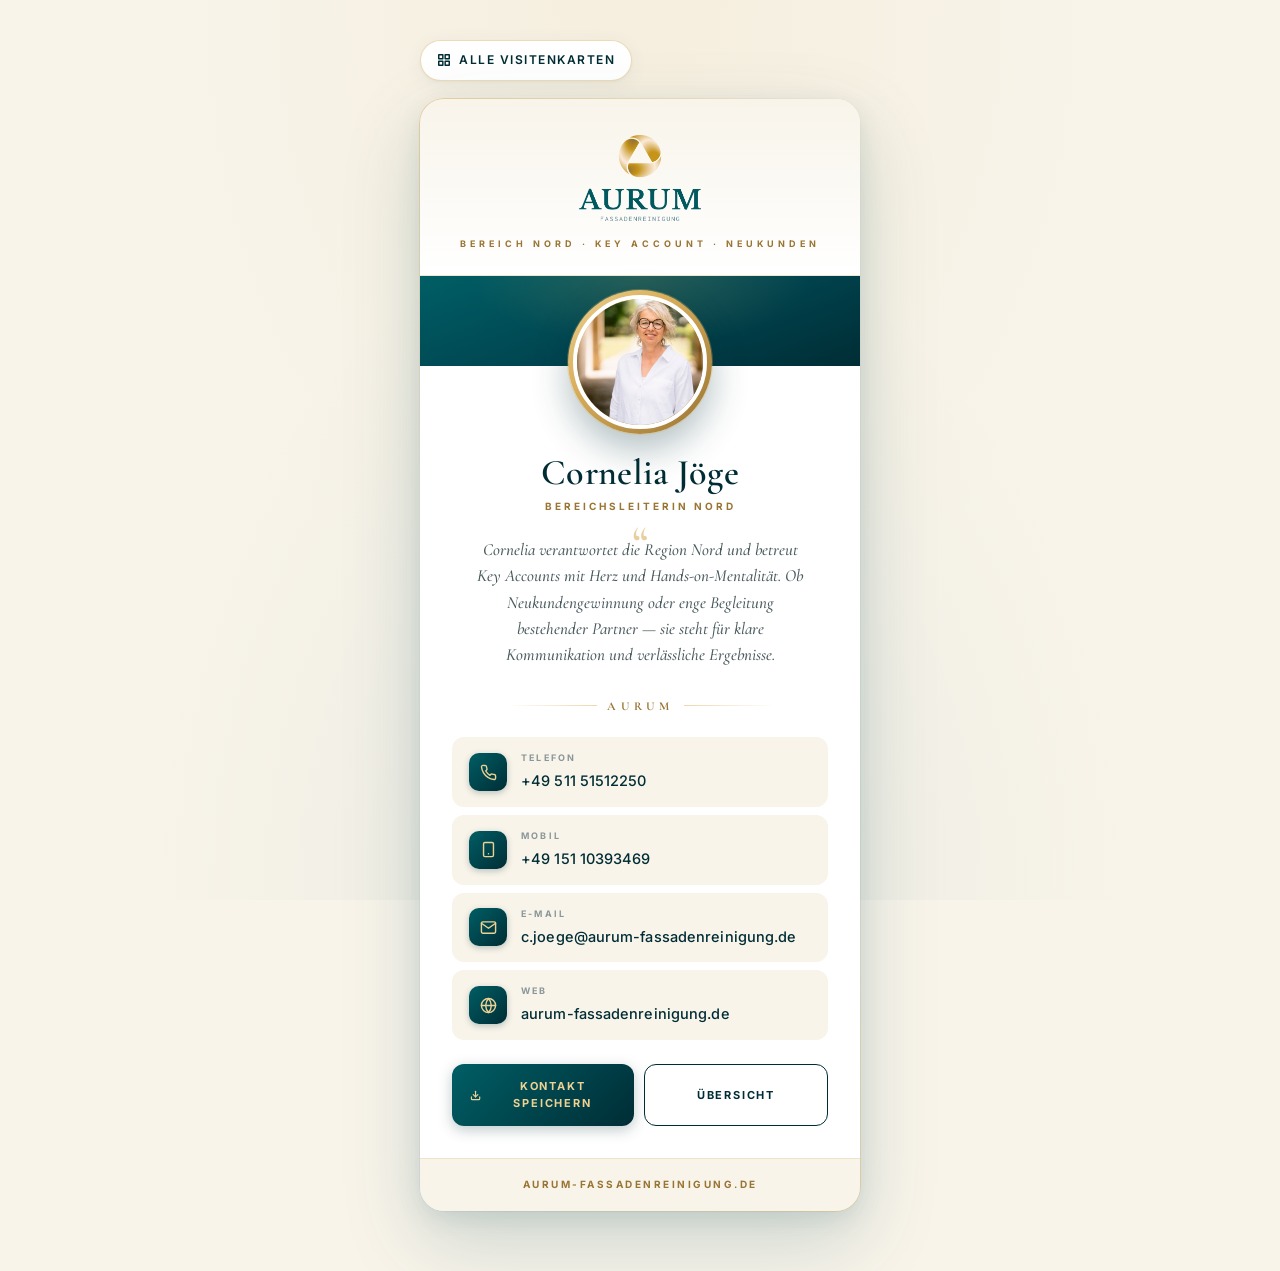
==== cornelia.html @ fe5f20da "Initial commit — digitale Visitenkarten" ====
<!DOCTYPE html>
<html lang="de">
<head>
  <meta charset="UTF-8">
  <meta name="viewport" content="width=device-width, initial-scale=1.0">
  <title>Cornelia Jöge · Aurum Fassadenreinigung</title>
  <meta name="description" content="Digitale Visitenkarte von Cornelia Jöge, Bereichsleiterin Nord bei Aurum Fassadenreinigung.">
  <meta name="theme-color" content="#004651">
  <link rel="preconnect" href="https://fonts.googleapis.com">
  <link rel="preconnect" href="https://fonts.gstatic.com" crossorigin>
  <link href="https://fonts.googleapis.com/css2?family=Cormorant+Garamond:wght@500;600;700&family=Inter:wght@400;500;600;700&display=swap" rel="stylesheet">
  <link rel="stylesheet" href="styles.css">
</head>
<body>
  <nav class="topnav" aria-label="Hauptnavigation">
    <a class="topnav__link" href="index.html">
      <svg viewBox="0 0 24 24" fill="none" stroke="currentColor" stroke-width="2.5" stroke-linecap="round" stroke-linejoin="round" aria-hidden="true"><rect x="3" y="3" width="7" height="7"/><rect x="14" y="3" width="7" height="7"/><rect x="14" y="14" width="7" height="7"/><rect x="3" y="14" width="7" height="7"/></svg>
      Alle Visitenkarten
    </a>
  </nav>
  <main class="card" aria-label="Digitale Visitenkarte Cornelia Jöge">
    <div class="card__inner">
      <header class="card__header">
        <img src="images/aurum-logo.png" alt="Aurum Fassadenreinigung" class="card__logo">
        <div class="card__brandbar" aria-hidden="true">
          <span class="card__brandbar-text">Bereich Nord · Key Account · Neukunden</span>
        </div>
      </header>

      <div class="card__hero" aria-hidden="true">
        <div class="card__photo-wrap">
          <img src="images/cornelia.jpg" alt="Porträt Cornelia Jöge" class="card__photo">
        </div>
      </div>

      <section class="card__body">
        <h1 class="card__name">Cornelia Jöge</h1>
        <p class="card__role">Bereichsleiterin Nord</p>

        <p class="card__bio">
          Cornelia verantwortet die Region Nord und betreut Key Accounts mit Herz und Hands-on-Mentalität.
          Ob Neukundengewinnung oder enge Begleitung bestehender Partner — sie steht für klare Kommunikation
          und verlässliche Ergebnisse.
        </p>

        <div class="card__divider" aria-hidden="true">
          <span class="card__divider-mark">Aurum</span>
        </div>

        <div class="card__contacts">
          <a class="contact" href="tel:+4951151512250">
            <span class="contact__icon" aria-hidden="true">
              <svg viewBox="0 0 24 24" fill="none" stroke="currentColor" stroke-linecap="round" stroke-linejoin="round"><path d="M22 16.92v3a2 2 0 0 1-2.18 2 19.79 19.79 0 0 1-8.63-3.07 19.5 19.5 0 0 1-6-6 19.79 19.79 0 0 1-3.07-8.67A2 2 0 0 1 4.11 2h3a2 2 0 0 1 2 1.72 12.84 12.84 0 0 0 .7 2.81 2 2 0 0 1-.45 2.11L8.09 9.91a16 16 0 0 0 6 6l1.27-1.27a2 2 0 0 1 2.11-.45 12.84 12.84 0 0 0 2.81.7A2 2 0 0 1 22 16.92z"/></svg>
            </span>
            <span>
              <span class="contact__label">Telefon</span>
              <span class="contact__value">+49 511 51512250</span>
            </span>
          </a>

          <a class="contact" href="tel:+4915110393469">
            <span class="contact__icon" aria-hidden="true">
              <svg viewBox="0 0 24 24" fill="none" stroke="currentColor" stroke-linecap="round" stroke-linejoin="round"><rect x="5" y="2" width="14" height="20" rx="2" ry="2"/><line x1="12" y1="18" x2="12" y2="18"/></svg>
            </span>
            <span>
              <span class="contact__label">Mobil</span>
              <span class="contact__value">+49 151 10393469</span>
            </span>
          </a>

          <a class="contact" href="mailto:c.joege@aurum-fassadenreinigung.de">
            <span class="contact__icon" aria-hidden="true">
              <svg viewBox="0 0 24 24" fill="none" stroke="currentColor" stroke-linecap="round" stroke-linejoin="round"><path d="M4 4h16c1.1 0 2 .9 2 2v12c0 1.1-.9 2-2 2H4c-1.1 0-2-.9-2-2V6c0-1.1.9-2 2-2z"/><polyline points="22,6 12,13 2,6"/></svg>
            </span>
            <span>
              <span class="contact__label">E-Mail</span>
              <span class="contact__value">c.joege@aurum-fassadenreinigung.de</span>
            </span>
          </a>

          <a class="contact" href="https://www.aurum-fassadenreinigung.de" target="_blank" rel="noopener">
            <span class="contact__icon" aria-hidden="true">
              <svg viewBox="0 0 24 24" fill="none" stroke="currentColor" stroke-linecap="round" stroke-linejoin="round"><circle cx="12" cy="12" r="10"/><line x1="2" y1="12" x2="22" y2="12"/><path d="M12 2a15.3 15.3 0 0 1 4 10 15.3 15.3 0 0 1-4 10 15.3 15.3 0 0 1-4-10 15.3 15.3 0 0 1 4-10z"/></svg>
            </span>
            <span>
              <span class="contact__label">Web</span>
              <span class="contact__value">aurum-fassadenreinigung.de</span>
            </span>
          </a>
        </div>

        <div class="card__actions">
          <a class="btn btn--primary" href="cornelia.vcf" download>
            <svg width="13" height="13" viewBox="0 0 24 24" fill="none" stroke="currentColor" stroke-width="2.5" stroke-linecap="round" stroke-linejoin="round"><path d="M21 15v4a2 2 0 0 1-2 2H5a2 2 0 0 1-2-2v-4"/><polyline points="7 10 12 15 17 10"/><line x1="12" y1="15" x2="12" y2="3"/></svg>
            Kontakt speichern
          </a>
          <a class="btn btn--secondary" href="index.html">Übersicht</a>
        </div>
      </section>

      <footer class="card__footer">
        <a href="https://www.aurum-fassadenreinigung.de" target="_blank" rel="noopener">aurum-fassadenreinigung.de</a>
      </footer>
    </div>
  </main>
</body>
</html>
---- styles.css ----
/* Aurum Brand Tokens — extrahiert von aurum-fassadenreinigung.de */
:root {
  --aurum-petrol: #004651;          /* Primärfarbe Webseite */
  --aurum-petrol-dark: #002d35;
  --aurum-petrol-light: #005e65;    /* Sekundär Webseite */
  --aurum-mint: #b7d8d1;            /* Hellteal Akzent */
  --aurum-gold: #dab05d;            /* Gold hell */
  --aurum-gold-light: #ecd193;
  --aurum-gold-dark: #997433;       /* Gold dunkel */
  --aurum-cream: #fbfbfb;
  --aurum-cream-warm: #f8f4ea;
  --aurum-cream-dark: #ede8da;
  --aurum-grey: #4a5a5d;
  --aurum-grey-light: #8a979a;
  --aurum-white: #ffffff;
  --aurum-ink: #002025;

  --shadow-soft: 0 4px 20px rgba(0, 70, 81, 0.06), 0 1px 3px rgba(0, 70, 81, 0.04);
  --shadow-medium: 0 16px 50px rgba(0, 70, 81, 0.10), 0 4px 12px rgba(0, 70, 81, 0.06);
  --shadow-strong: 0 30px 80px rgba(0, 70, 81, 0.18), 0 8px 24px rgba(0, 70, 81, 0.10);
  --shadow-gold: 0 6px 20px rgba(218, 176, 93, 0.30);

  --serif: "Cormorant Garamond", "Playfair Display", Georgia, serif;
  --sans: "Inter", -apple-system, BlinkMacSystemFont, "Segoe UI", Roboto, sans-serif;
}

* { box-sizing: border-box; margin: 0; padding: 0; }

html { -webkit-text-size-adjust: 100%; }

body {
  font-family: var(--sans);
  background:
    radial-gradient(ellipse at top, rgba(218, 176, 93, 0.08) 0%, transparent 55%),
    radial-gradient(ellipse at bottom, rgba(0, 70, 81, 0.06) 0%, transparent 55%),
    var(--aurum-cream-warm);
  background-attachment: fixed;
  color: var(--aurum-ink);
  min-height: 100vh;
  display: flex;
  flex-direction: column;
  align-items: center;
  justify-content: center;
  padding: 40px 20px 60px;
  line-height: 1.55;
  -webkit-font-smoothing: antialiased;
  -moz-osx-font-smoothing: grayscale;
  font-feature-settings: "kern" 1, "liga" 1;
}

.topnav {
  width: 100%;
  max-width: 440px;
  margin-bottom: 18px;
  display: flex;
  justify-content: flex-start;
}

.topnav__link {
  display: inline-flex;
  align-items: center;
  gap: 8px;
  padding: 10px 16px;
  background: var(--aurum-white);
  color: var(--aurum-petrol-dark);
  text-decoration: none;
  font-size: 12px;
  font-weight: 600;
  letter-spacing: 1.5px;
  text-transform: uppercase;
  border-radius: 999px;
  border: 1px solid rgba(218, 176, 93, 0.45);
  box-shadow: var(--shadow-soft);
  transition: all 0.2s ease;
}

.topnav__link:hover {
  background: var(--aurum-petrol-dark);
  color: var(--aurum-gold-light);
  border-color: var(--aurum-petrol-dark);
  transform: translateY(-1px);
  box-shadow: var(--shadow-medium);
}

.topnav__link svg {
  width: 14px;
  height: 14px;
}

/* ------- Card ------- */
.card {
  width: 100%;
  max-width: 440px;
  background: var(--aurum-white);
  border-radius: 24px;
  box-shadow: var(--shadow-strong);
  position: relative;
  overflow: visible;
}

/* Subtle outer glow ring */
.card::before {
  content: "";
  position: absolute;
  inset: -1px;
  border-radius: 25px;
  padding: 1px;
  background: linear-gradient(135deg,
    rgba(218, 176, 93, 0.5) 0%,
    rgba(218, 176, 93, 0.05) 25%,
    rgba(0, 70, 81, 0.05) 75%,
    rgba(218, 176, 93, 0.4) 100%);
  -webkit-mask: linear-gradient(#000 0 0) content-box, linear-gradient(#000 0 0);
  -webkit-mask-composite: xor;
  mask-composite: exclude;
  pointer-events: none;
  z-index: 1;
}

.card__inner {
  border-radius: 24px;
  overflow: hidden;
  position: relative;
}

/* ------- Header (light, brand-respectful) ------- */
.card__header {
  position: relative;
  background:
    linear-gradient(180deg, var(--aurum-cream-warm) 0%, var(--aurum-white) 100%);
  padding: 36px 28px 24px;
  text-align: center;
  border-bottom: 1px solid rgba(218, 176, 93, 0.20);
}

.card__logo {
  display: block;
  margin: 0 auto;
  height: 86px;
  width: auto;
}

.card__brandbar {
  display: flex;
  align-items: center;
  justify-content: center;
  gap: 14px;
  margin-top: 16px;
  color: var(--aurum-gold-dark);
}

.card__brandbar::before,
.card__brandbar::after {
  content: "";
  height: 1px;
  width: 36px;
  background: linear-gradient(to right, transparent, var(--aurum-gold), transparent);
}

.card__brandbar-text {
  font-size: 9px;
  letter-spacing: 4px;
  font-weight: 700;
  text-transform: uppercase;
  white-space: nowrap;
}

/* ------- Hero band with photo ------- */
.card__hero {
  position: relative;
  background:
    radial-gradient(ellipse at 50% 0%, rgba(218, 176, 93, 0.18) 0%, transparent 55%),
    linear-gradient(160deg, var(--aurum-petrol-light) 0%, var(--aurum-petrol) 50%, var(--aurum-petrol-dark) 100%);
  height: 90px;
}

.card__photo-wrap {
  position: absolute;
  bottom: -68px;
  left: 50%;
  transform: translateX(-50%);
  width: 144px;
  height: 144px;
  border-radius: 50%;
  padding: 5px;
  background: linear-gradient(135deg,
    var(--aurum-gold-light) 0%,
    var(--aurum-gold) 35%,
    var(--aurum-gold-dark) 100%);
  box-shadow:
    0 0 0 1px rgba(218, 176, 93, 0.30),
    0 16px 36px rgba(0, 45, 53, 0.30);
  z-index: 2;
}

.card__photo {
  width: 100%;
  height: 100%;
  border-radius: 50%;
  object-fit: cover;
  object-position: 50% 35%;
  display: block;
  border: 4px solid var(--aurum-white);
  box-shadow: inset 0 0 0 1px rgba(0, 70, 81, 0.05);
}

/* ------- Body ------- */
.card__body {
  padding: 88px 32px 32px;
  text-align: center;
  background: var(--aurum-white);
}

.card__name {
  font-family: var(--serif);
  font-size: 36px;
  font-weight: 600;
  letter-spacing: 0.3px;
  color: var(--aurum-petrol-dark);
  margin-bottom: 8px;
  line-height: 1.05;
}

.card__role {
  font-size: 10px;
  color: var(--aurum-gold-dark);
  font-weight: 700;
  text-transform: uppercase;
  letter-spacing: 3px;
  margin-bottom: 22px;
}

.card__bio {
  font-family: var(--serif);
  font-size: 17px;
  font-style: italic;
  color: var(--aurum-grey);
  margin: 0 auto 28px;
  max-width: 340px;
  line-height: 1.55;
  font-weight: 500;
  position: relative;
}

.card__bio::before {
  content: "“";
  font-family: var(--serif);
  position: absolute;
  top: -18px;
  left: 50%;
  transform: translateX(-50%);
  font-size: 48px;
  color: var(--aurum-gold);
  line-height: 1;
  font-style: normal;
  opacity: 0.6;
}

.card__socials {
  display: flex;
  justify-content: center;
  gap: 10px;
  margin: -8px 0 8px;
}

.social {
  display: inline-flex;
  align-items: center;
  gap: 8px;
  padding: 8px 14px;
  border-radius: 999px;
  background: var(--aurum-petrol);
  color: var(--aurum-gold-light);
  text-decoration: none;
  font-size: 11px;
  font-weight: 600;
  letter-spacing: 1.5px;
  text-transform: uppercase;
  transition: all 0.2s ease;
  box-shadow: 0 3px 10px rgba(0, 45, 53, 0.2);
}

.social:hover {
  background: var(--aurum-petrol-dark);
  color: var(--aurum-white);
  transform: translateY(-2px);
  box-shadow: 0 6px 16px rgba(0, 45, 53, 0.3);
}

.social svg {
  width: 14px;
  height: 14px;
  fill: currentColor;
}

.card__divider {
  display: flex;
  align-items: center;
  justify-content: center;
  gap: 10px;
  margin: 28px 0 22px;
  color: var(--aurum-gold-dark);
}

.card__divider::before,
.card__divider::after {
  content: "";
  flex: 1;
  height: 1px;
  background: linear-gradient(to right, transparent, rgba(218, 176, 93, 0.5));
  max-width: 90px;
}

.card__divider::after {
  background: linear-gradient(to left, transparent, rgba(218, 176, 93, 0.5));
}

.card__divider-mark {
  font-family: var(--serif);
  font-size: 12px;
  letter-spacing: 5px;
  font-weight: 700;
  text-transform: uppercase;
}

/* ------- Contacts ------- */
.card__contacts {
  display: flex;
  flex-direction: column;
  gap: 8px;
  text-align: left;
}

.contact {
  display: flex;
  align-items: center;
  gap: 14px;
  padding: 13px 16px;
  background: var(--aurum-cream-warm);
  border-radius: 12px;
  text-decoration: none;
  color: var(--aurum-ink);
  transition: all 0.22s cubic-bezier(.2,.8,.2,1);
  border: 1px solid transparent;
}

.contact:hover {
  background: var(--aurum-white);
  border-color: rgba(218, 176, 93, 0.40);
  transform: translateY(-2px);
  box-shadow: var(--shadow-soft);
}

.contact__icon {
  flex-shrink: 0;
  width: 38px;
  height: 38px;
  border-radius: 10px;
  background: linear-gradient(135deg, var(--aurum-petrol-light) 0%, var(--aurum-petrol-dark) 100%);
  color: var(--aurum-gold-light);
  display: flex;
  align-items: center;
  justify-content: center;
  box-shadow: 0 2px 6px rgba(0, 45, 53, 0.25);
}

.contact__icon svg {
  width: 17px;
  height: 17px;
  stroke-width: 2;
}

.contact__label {
  font-size: 9px;
  text-transform: uppercase;
  letter-spacing: 2.2px;
  color: var(--aurum-grey-light);
  display: block;
  margin-bottom: 3px;
  font-weight: 700;
}

.contact__value {
  font-size: 14.5px;
  font-weight: 500;
  color: var(--aurum-petrol-dark);
  letter-spacing: 0.1px;
  word-break: break-word;
}

/* ------- Buttons ------- */
.card__actions {
  margin-top: 24px;
  display: flex;
  gap: 10px;
}

.btn {
  flex: 1;
  display: inline-flex;
  align-items: center;
  justify-content: center;
  gap: 8px;
  padding: 14px 18px;
  border-radius: 12px;
  font-size: 11px;
  font-weight: 700;
  text-decoration: none;
  border: none;
  cursor: pointer;
  letter-spacing: 1.8px;
  text-transform: uppercase;
  transition: all 0.22s cubic-bezier(.2,.8,.2,1);
}

.btn--primary {
  background: linear-gradient(135deg, var(--aurum-petrol-light) 0%, var(--aurum-petrol-dark) 100%);
  color: var(--aurum-gold-light);
  box-shadow: 0 4px 14px rgba(0, 45, 53, 0.25);
}

.btn--primary:hover {
  transform: translateY(-2px);
  box-shadow: 0 10px 24px rgba(0, 45, 53, 0.35), var(--shadow-gold);
  color: var(--aurum-white);
}

.btn--secondary {
  background: var(--aurum-white);
  color: var(--aurum-petrol-dark);
  border: 1.5px solid var(--aurum-petrol-dark);
}

.btn--secondary:hover {
  background: var(--aurum-petrol-dark);
  color: var(--aurum-gold-light);
  transform: translateY(-2px);
}

/* ------- Footer ------- */
.card__footer {
  text-align: center;
  font-size: 10px;
  color: var(--aurum-grey-light);
  letter-spacing: 2.5px;
  text-transform: uppercase;
  padding: 18px 20px;
  background: var(--aurum-cream-warm);
  border-top: 1px solid rgba(218, 176, 93, 0.25);
  font-weight: 700;
}

.card__footer a {
  color: var(--aurum-gold-dark);
  text-decoration: none;
}

.card__footer a:hover { color: var(--aurum-petrol); }

/* ------- Responsive ------- */
@media (max-width: 480px) {
  body { padding: 20px 12px; }
  .card { border-radius: 20px; }
  .card__inner { border-radius: 20px; }
  .card__name { font-size: 30px; }
  .card__bio { font-size: 16px; max-width: none; }
  .card__logo { height: 72px; }
  .card__photo-wrap { width: 130px; height: 130px; bottom: -62px; padding: 4px; }
  .card__body { padding: 80px 20px 24px; }
  .card__header { padding: 28px 20px 20px; }
  .card__brandbar { gap: 8px; }
  .card__brandbar::before,
  .card__brandbar::after { width: 18px; }
  .card__brandbar-text { font-size: 8px; letter-spacing: 2px; }
  .contact { padding: 12px 14px; gap: 12px; }
  .contact__icon { width: 36px; height: 36px; }
  .contact__value { font-size: 13.5px; }
  .btn { padding: 13px 14px; font-size: 10.5px; letter-spacing: 1.4px; }
  .card__divider::before,
  .card__divider::after { max-width: 60px; }
  .card__footer { font-size: 9px; letter-spacing: 1.8px; padding: 16px; }
}

@media (max-width: 360px) {
  .card__name { font-size: 26px; }
  .card__brandbar-text { letter-spacing: 1.5px; }
  .contact__value { font-size: 13px; }
  .btn { font-size: 10px; padding: 12px 10px; }
}

/* ------- Print ------- */
@media print {
  body { background: white; padding: 0; }
  .card { box-shadow: none; border: 1px solid #ddd; }
  .card__actions { display: none; }
}
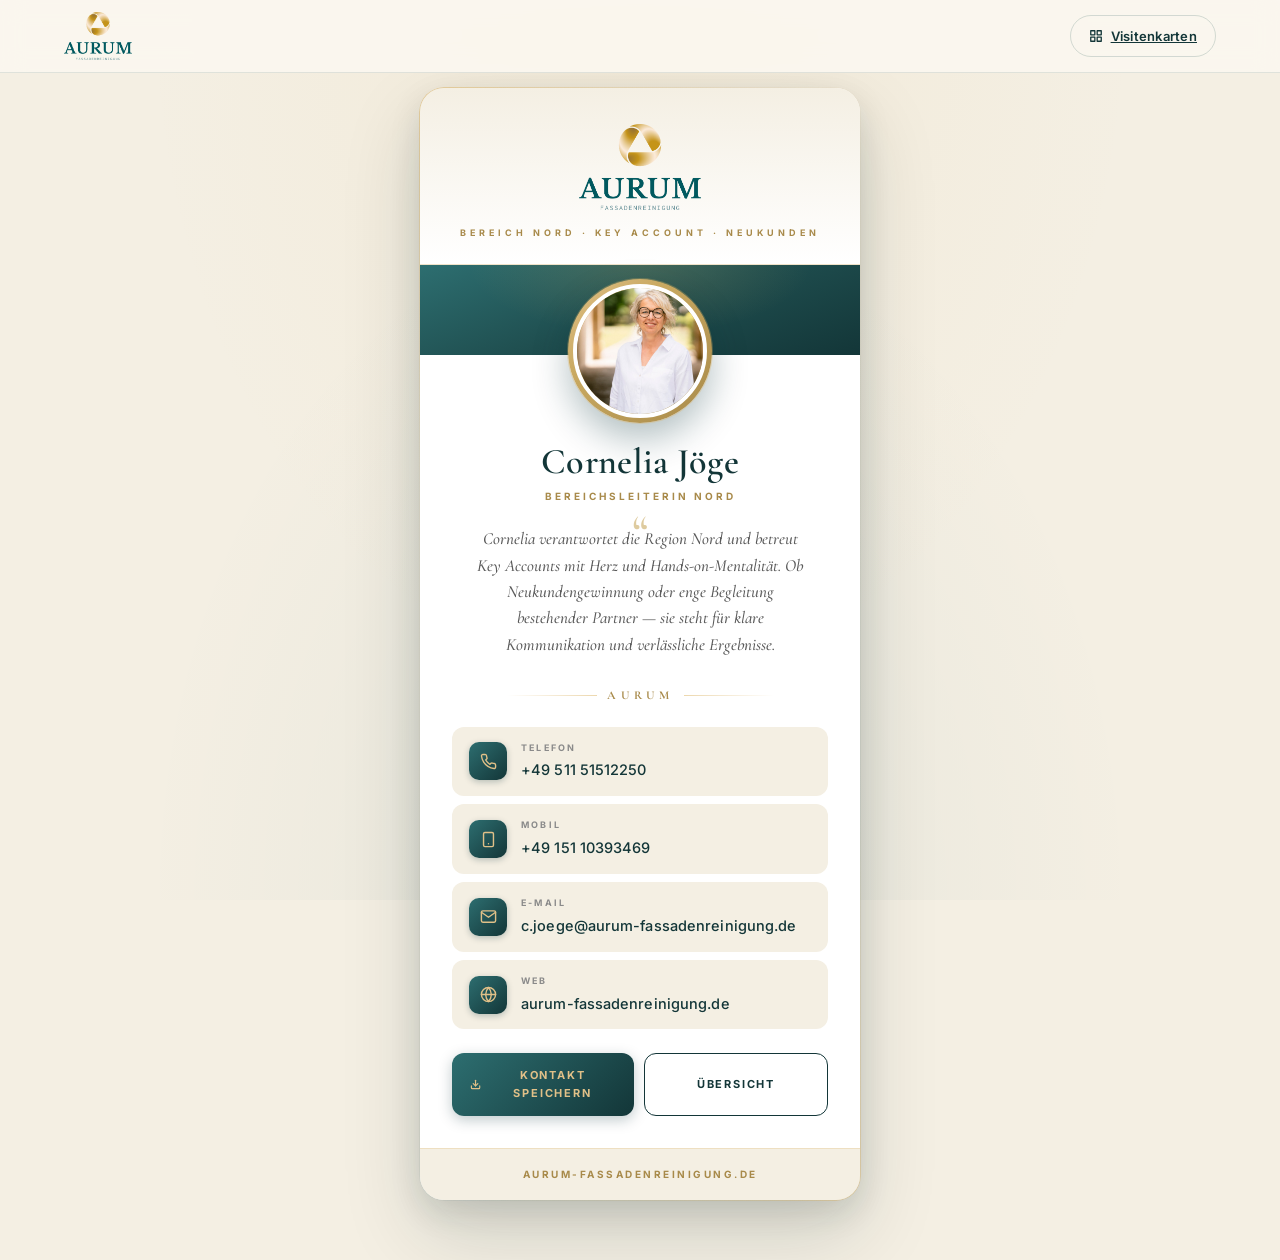
==== commit 68400d32: "Design-Tokens und Header synchron mit Aurum Messe-Landingpage" ====
--- a/cornelia.html
+++ b/cornelia.html
@@ -12,12 +12,19 @@
   <link rel="stylesheet" href="styles.css">
 </head>
 <body>
-  <nav class="topnav" aria-label="Hauptnavigation">
-    <a class="topnav__link" href="index.html">
-      <svg viewBox="0 0 24 24" fill="none" stroke="currentColor" stroke-width="2.5" stroke-linecap="round" stroke-linejoin="round" aria-hidden="true"><rect x="3" y="3" width="7" height="7"/><rect x="14" y="3" width="7" height="7"/><rect x="14" y="14" width="7" height="7"/><rect x="3" y="14" width="7" height="7"/></svg>
-      Alle Visitenkarten
-    </a>
-  </nav>
+  <header class="site-header">
+    <div class="site-header__inner">
+      <a class="site-header__logo" href="index.html" aria-label="Aurum Visitenkarten — Übersicht">
+        <img src="images/aurum-logo.png" alt="Aurum Fassadenreinigung">
+      </a>
+      <nav class="site-header__nav" aria-label="Hauptnavigation">
+        <a class="site-header__link" href="index.html">
+          <svg viewBox="0 0 24 24" fill="none" stroke="currentColor" stroke-width="2.2" stroke-linecap="round" stroke-linejoin="round" aria-hidden="true"><rect x="3" y="3" width="7" height="7"/><rect x="14" y="3" width="7" height="7"/><rect x="14" y="14" width="7" height="7"/><rect x="3" y="14" width="7" height="7"/></svg>
+          <span>Visitenkarten</span>
+        </a>
+      </nav>
+    </div>
+  </header>
   <main class="card" aria-label="Digitale Visitenkarte Cornelia Jöge">
     <div class="card__inner">
       <header class="card__header">
--- a/styles.css
+++ b/styles.css
@@ -1,24 +1,27 @@
 /* Aurum Brand Tokens — extrahiert von aurum-fassadenreinigung.de */
 :root {
-  --aurum-petrol: #004651;          /* Primärfarbe Webseite */
-  --aurum-petrol-dark: #002d35;
-  --aurum-petrol-light: #005e65;    /* Sekundär Webseite */
-  --aurum-mint: #b7d8d1;            /* Hellteal Akzent */
-  --aurum-gold: #dab05d;            /* Gold hell */
-  --aurum-gold-light: #ecd193;
-  --aurum-gold-dark: #997433;       /* Gold dunkel */
-  --aurum-cream: #fbfbfb;
-  --aurum-cream-warm: #f8f4ea;
+  --aurum-petrol-light: #2D6E70;
+  --aurum-petrol: #1F4E4F;          /* Primary — synchron mit Messe-LP */
+  --aurum-petrol-dark: #133638;
+  --aurum-mint: #B7D8D1;
+  --aurum-gold-light: #E0C088;
+  --aurum-gold: #C9A961;             /* Gold — synchron mit Messe-LP */
+  --aurum-gold-dark: #A88A4A;
+  --aurum-gold-deep: #8B7038;
+  --aurum-cream: #FAF7F0;
+  --aurum-cream-warm: #F4EFE3;
   --aurum-cream-dark: #ede8da;
-  --aurum-grey: #4a5a5d;
-  --aurum-grey-light: #8a979a;
-  --aurum-white: #ffffff;
-  --aurum-ink: #002025;
-
-  --shadow-soft: 0 4px 20px rgba(0, 70, 81, 0.06), 0 1px 3px rgba(0, 70, 81, 0.04);
-  --shadow-medium: 0 16px 50px rgba(0, 70, 81, 0.10), 0 4px 12px rgba(0, 70, 81, 0.06);
-  --shadow-strong: 0 30px 80px rgba(0, 70, 81, 0.18), 0 8px 24px rgba(0, 70, 81, 0.10);
-  --shadow-gold: 0 6px 20px rgba(218, 176, 93, 0.30);
+  --aurum-grey: #5A5A5A;
+  --aurum-grey-light: #8A8A8A;
+  --aurum-white: #FFFFFF;
+  --aurum-ink: #1A1A1A;
+  --aurum-petrol-ink: #0B2425;
+  --aurum-line: rgba(31, 78, 79, 0.12);
+
+  --shadow-soft: 0 1px 2px rgba(11, 36, 37, 0.06), 0 2px 8px rgba(11, 36, 37, 0.04);
+  --shadow-medium: 0 4px 12px rgba(11, 36, 37, 0.08), 0 12px 32px rgba(11, 36, 37, 0.08);
+  --shadow-strong: 0 12px 32px rgba(11, 36, 37, 0.12), 0 32px 80px rgba(11, 36, 37, 0.16);
+  --shadow-gold: 0 6px 20px rgba(201, 169, 97, 0.30);
 
   --serif: "Cormorant Garamond", "Playfair Display", Georgia, serif;
   --sans: "Inter", -apple-system, BlinkMacSystemFont, "Segoe UI", Roboto, sans-serif;
@@ -48,44 +51,102 @@
   font-feature-settings: "kern" 1, "liga" 1;
 }
 
-.topnav {
-  width: 100%;
-  max-width: 440px;
-  margin-bottom: 18px;
-  display: flex;
-  justify-content: flex-start;
-}
-
-.topnav__link {
+/* Sticky Site-Header — synchron mit Aurum Messe-Landingpage */
+.site-header {
+  position: fixed;
+  top: 0;
+  left: 0;
+  right: 0;
+  z-index: 50;
+  padding-top: env(safe-area-inset-top, 0px);
+  background: rgba(250, 247, 240, 0.94);
+  backdrop-filter: saturate(180%) blur(12px);
+  -webkit-backdrop-filter: saturate(180%) blur(12px);
+  border-bottom: 1px solid var(--aurum-line);
+}
+
+.site-header__inner {
+  max-width: 1200px;
+  margin: 0 auto;
+  padding: 12px 24px;
+  display: flex;
+  align-items: center;
+  justify-content: space-between;
+  gap: 16px;
+}
+
+.site-header__logo {
+  display: flex;
+  align-items: center;
+}
+
+.site-header__logo img {
+  height: 48px;
+  width: auto;
+  display: block;
+}
+
+.site-header__nav {
+  display: flex;
+  align-items: center;
+  gap: 10px;
+}
+
+.site-header__link {
   display: inline-flex;
   align-items: center;
   gap: 8px;
-  padding: 10px 16px;
-  background: var(--aurum-white);
+  padding: 10px 18px;
+  border-radius: 999px;
+  font-size: 13px;
+  font-weight: 600;
+  letter-spacing: 0.02em;
   color: var(--aurum-petrol-dark);
-  text-decoration: none;
-  font-size: 12px;
-  font-weight: 600;
-  letter-spacing: 1.5px;
-  text-transform: uppercase;
-  border-radius: 999px;
-  border: 1px solid rgba(218, 176, 93, 0.45);
-  box-shadow: var(--shadow-soft);
-  transition: all 0.2s ease;
-}
-
-.topnav__link:hover {
-  background: var(--aurum-petrol-dark);
-  color: var(--aurum-gold-light);
-  border-color: var(--aurum-petrol-dark);
-  transform: translateY(-1px);
-  box-shadow: var(--shadow-medium);
-}
-
-.topnav__link svg {
+  border: 1.5px solid rgba(31, 78, 79, 0.18);
+  background: transparent;
+  transition: background 0.2s ease, color 0.2s ease, border-color 0.2s ease;
+  white-space: nowrap;
+}
+
+.site-header__link:hover {
+  background: var(--aurum-petrol);
+  color: var(--aurum-cream);
+  border-color: var(--aurum-petrol);
+}
+
+.site-header__link--primary {
+  background: linear-gradient(135deg, var(--aurum-gold-light) 0%, var(--aurum-gold) 50%, var(--aurum-gold-dark) 100%);
+  color: var(--aurum-petrol-ink);
+  border-color: transparent;
+  box-shadow: 0 4px 14px rgba(168, 138, 74, 0.30), inset 0 1px 0 rgba(255, 255, 255, 0.4);
+}
+
+.site-header__link--primary:hover {
+  background: linear-gradient(135deg, var(--aurum-gold) 0%, var(--aurum-gold-dark) 50%, var(--aurum-gold-deep) 100%);
+  color: var(--aurum-petrol-ink);
+  border-color: transparent;
+}
+
+.site-header__link svg {
   width: 14px;
   height: 14px;
 }
+
+@media (max-width: 480px) {
+  .site-header__inner { padding: 10px 16px; gap: 10px; }
+  .site-header__logo img { height: 40px; }
+  .site-header__link { padding: 8px 14px; font-size: 12px; }
+  .site-header__link span:not(.icon) { display: none; }
+  .site-header__link--full span { display: inline; }
+}
+
+/* Body padding so content doesn't sit behind sticky header */
+body { padding-top: 88px; }
+@media (max-width: 480px) { body { padding-top: 76px; } }
+
+/* Legacy topnav fallback — wird auf Karten nicht mehr genutzt, aber Klassen
+   vorhanden lassen um alte Bookmarks nicht zu brechen */
+.topnav { display: none; }
 
 /* ------- Card ------- */
 .card {
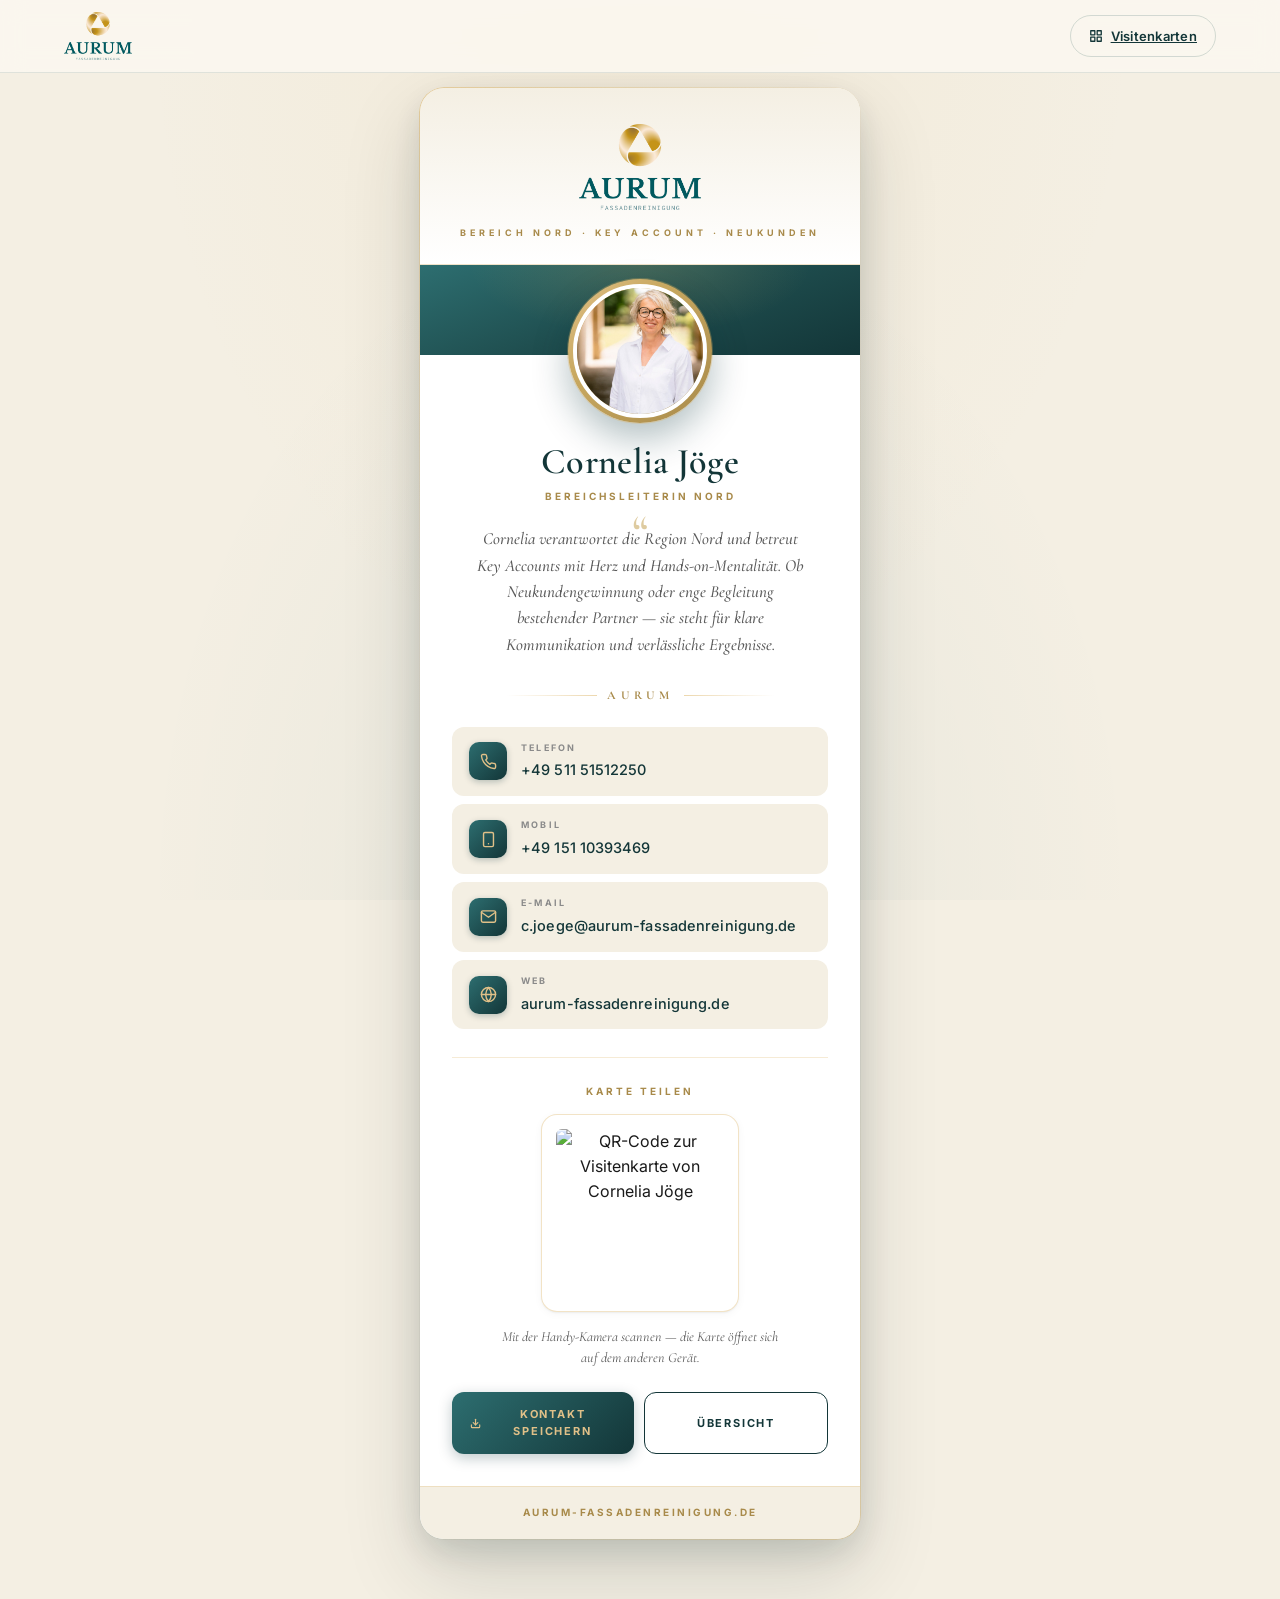
==== commit 017fa8d0: "Eingebetteter QR-Code in jeder Visitenkarte" ====
--- a/cornelia.html
+++ b/cornelia.html
@@ -96,6 +96,14 @@
           </a>
         </div>
 
+        <div class="card__qr">
+          <p class="card__qr-label">Karte teilen</p>
+          <span class="card__qr-frame">
+            <img src="qr/embed-cornelia.png" alt="QR-Code zur Visitenkarte von Cornelia Jöge" class="card__qr-img" loading="lazy">
+          </span>
+          <p class="card__qr-hint">Mit der Handy-Kamera scannen — die Karte öffnet sich auf dem anderen Gerät.</p>
+        </div>
+
         <div class="card__actions">
           <a class="btn btn--primary" href="cornelia.vcf" download>
             <svg width="13" height="13" viewBox="0 0 24 24" fill="none" stroke="currentColor" stroke-width="2.5" stroke-linecap="round" stroke-linejoin="round"><path d="M21 15v4a2 2 0 0 1-2 2H5a2 2 0 0 1-2-2v-4"/><polyline points="7 10 12 15 17 10"/><line x1="12" y1="15" x2="12" y2="3"/></svg>
--- a/styles.css
+++ b/styles.css
@@ -496,6 +496,60 @@
   background: var(--aurum-petrol-dark);
   color: var(--aurum-gold-light);
   transform: translateY(-2px);
+}
+
+/* ------- QR-Code zum Teilen ------- */
+.card__qr {
+  margin: 28px 0 4px;
+  padding-top: 26px;
+  border-top: 1px solid rgba(218, 176, 93, 0.25);
+  text-align: center;
+}
+
+.card__qr-label {
+  font-size: 10px;
+  text-transform: uppercase;
+  letter-spacing: 3px;
+  color: var(--aurum-gold-dark);
+  font-weight: 700;
+  margin-bottom: 14px;
+}
+
+.card__qr-frame {
+  display: inline-block;
+  padding: 14px;
+  background: var(--aurum-white);
+  border-radius: 16px;
+  border: 1px solid rgba(218, 176, 93, 0.35);
+  box-shadow: var(--shadow-soft);
+  transition: transform 0.3s cubic-bezier(.22,1,.36,1), box-shadow 0.3s ease;
+}
+
+.card__qr-frame:hover {
+  transform: translateY(-2px) scale(1.02);
+  box-shadow: var(--shadow-medium);
+}
+
+.card__qr-img {
+  width: 168px;
+  height: 168px;
+  display: block;
+  border-radius: 6px;
+}
+
+.card__qr-hint {
+  font-family: var(--serif);
+  font-style: italic;
+  font-size: 14px;
+  color: var(--aurum-grey);
+  max-width: 280px;
+  margin: 14px auto 0;
+  line-height: 1.5;
+}
+
+@media (max-width: 480px) {
+  .card__qr-img { width: 152px; height: 152px; }
+  .card__qr-hint { font-size: 13px; }
 }
 
 /* ------- Footer ------- */
@@ -555,3 +609,145 @@
   .card { box-shadow: none; border: 1px solid #ddd; }
   .card__actions { display: none; }
 }
+
+/* =================================================================
+   Animationen — Premium Aurum Feel
+   ================================================================= */
+
+@keyframes au-slide-down {
+  from { opacity: 0; transform: translate3d(0, -16px, 0); }
+  to   { opacity: 1; transform: none; }
+}
+
+@keyframes au-fade-up {
+  from { opacity: 0; transform: translate3d(0, 28px, 0); }
+  to   { opacity: 1; transform: none; }
+}
+
+@keyframes au-fade-in {
+  from { opacity: 0; }
+  to   { opacity: 1; }
+}
+
+@keyframes au-card-reveal {
+  from { opacity: 0; transform: translate3d(0, 32px, 0) scale(0.97); }
+  to   { opacity: 1; transform: none; }
+}
+
+@keyframes au-photo-pop {
+  0%   { opacity: 0; transform: translateX(-50%) scale(0.65); }
+  55%  { opacity: 1; transform: translateX(-50%) scale(1.06); }
+  100% { opacity: 1; transform: translateX(-50%) scale(1); }
+}
+
+@keyframes au-rule-grow {
+  from { transform: scaleX(0); }
+  to   { transform: scaleX(1); }
+}
+
+@keyframes au-shimmer {
+  0%   { transform: translateX(-100%); }
+  100% { transform: translateX(120%); }
+}
+
+/* --- Site header slides down --- */
+.site-header {
+  animation: au-slide-down 0.55s cubic-bezier(.22,1,.36,1) both;
+}
+
+/* --- Card-Container: ganzes Card fadet hoch --- */
+.card {
+  animation: au-card-reveal 0.7s cubic-bezier(.22,1,.36,1) 0.1s both;
+  will-change: transform, opacity;
+}
+
+/* Innerhalb der Karte: gestaffelte Bewegungen */
+.card__logo      { animation: au-fade-up 0.55s cubic-bezier(.22,1,.36,1) 0.55s both; }
+.card__brandbar  { animation: au-fade-in 0.5s  ease-out 0.75s both; }
+.card__photo-wrap{ animation: au-photo-pop 0.85s cubic-bezier(.34,1.56,.64,1) 0.65s both;
+                   transform-origin: 50% 50%; }
+.card__name      { animation: au-fade-up 0.55s cubic-bezier(.22,1,.36,1) 0.95s both; }
+.card__role      { animation: au-fade-up 0.55s cubic-bezier(.22,1,.36,1) 1.05s both; }
+.card__bio       { animation: au-fade-up 0.6s  cubic-bezier(.22,1,.36,1) 1.15s both; }
+.card__socials   { animation: au-fade-up 0.5s  ease-out 1.30s both; }
+.card__divider   { animation: au-fade-in 0.5s  ease-out 1.40s both; }
+.card__contacts .contact:nth-child(1) { animation: au-fade-up 0.5s cubic-bezier(.22,1,.36,1) 1.45s both; }
+.card__contacts .contact:nth-child(2) { animation: au-fade-up 0.5s cubic-bezier(.22,1,.36,1) 1.55s both; }
+.card__contacts .contact:nth-child(3) { animation: au-fade-up 0.5s cubic-bezier(.22,1,.36,1) 1.65s both; }
+.card__contacts .contact:nth-child(4) { animation: au-fade-up 0.5s cubic-bezier(.22,1,.36,1) 1.75s both; }
+.card__actions   { animation: au-fade-up 0.5s ease-out 1.85s both; }
+.card__qr        { animation: au-fade-up 0.6s cubic-bezier(.22,1,.36,1) 1.95s both; }
+.card__footer    { animation: au-fade-in 0.5s ease-out 2.10s both; }
+
+/* Goldene Linie unter dem Namen wächst rein */
+.card__name + .card__role { position: relative; }
+.card__body { position: relative; }
+
+/* Hover-Mikro-Interaktion: Foto leicht zoomt */
+.card__photo-wrap { transition: transform 0.45s cubic-bezier(.22,1,.36,1); }
+.card:hover .card__photo-wrap { transform: translateX(-50%) scale(1.03); }
+
+/* Hover: Kontakt-Icons leuchten subtil */
+.contact__icon { transition: transform 0.3s cubic-bezier(.22,1,.36,1), box-shadow 0.3s ease; }
+.contact:hover .contact__icon {
+  transform: scale(1.06) rotate(-2deg);
+  box-shadow: 0 4px 16px rgba(11, 36, 37, 0.35);
+}
+
+/* Hover: LinkedIn-Pill und Kontakt speichern bekommen Shimmer */
+.social, .btn--primary { position: relative; overflow: hidden; }
+.social::after, .btn--primary::after {
+  content: "";
+  position: absolute;
+  top: 0; left: 0;
+  width: 40%;
+  height: 100%;
+  background: linear-gradient(
+    90deg, transparent 0%,
+    rgba(255, 255, 255, 0.35) 50%,
+    transparent 100%
+  );
+  transform: translateX(-100%);
+  pointer-events: none;
+}
+.social:hover::after, .btn--primary:hover::after {
+  animation: au-shimmer 0.9s ease-out;
+}
+
+/* Übersichts-Tiles (index.html) — Scroll-Reveal */
+.tile {
+  opacity: 0;
+  transform: translate3d(0, 32px, 0);
+  transition: opacity 0.7s cubic-bezier(.22,1,.36,1),
+              transform 0.7s cubic-bezier(.22,1,.36,1),
+              box-shadow 0.25s ease;
+}
+.tile.is-revealed {
+  opacity: 1;
+  transform: none;
+}
+/* Ohne JS: Tiles sofort sichtbar */
+.no-js .tile { opacity: 1; transform: none; }
+
+/* Tile photo zoom on hover */
+.tile__photo { transition: transform 0.5s cubic-bezier(.22,1,.36,1); }
+.tile:hover .tile__photo { transform: scale(1.06); }
+
+/* Hero-Headline fadet in (Übersichtsseite) */
+.hero__logo  { animation: au-fade-up 0.7s cubic-bezier(.22,1,.36,1) 0.35s both; }
+.hero__chips { animation: au-fade-up 0.6s cubic-bezier(.22,1,.36,1) 0.55s both; }
+.hero__rule  { animation: au-fade-in 0.5s ease-out 0.75s both;
+               transform-origin: center;
+               animation-name: au-rule-grow, au-fade-in; }
+.hero h1     { animation: au-fade-up 0.7s cubic-bezier(.22,1,.36,1) 0.75s both; }
+.hero__sub   { animation: au-fade-up 0.6s cubic-bezier(.22,1,.36,1) 0.95s both; }
+
+/* Reduced motion respect */
+@media (prefers-reduced-motion: reduce) {
+  *, *::before, *::after {
+    animation-duration: 0.01ms !important;
+    animation-delay: 0ms !important;
+    transition-duration: 0.01ms !important;
+  }
+  .tile { opacity: 1; transform: none; }
+}
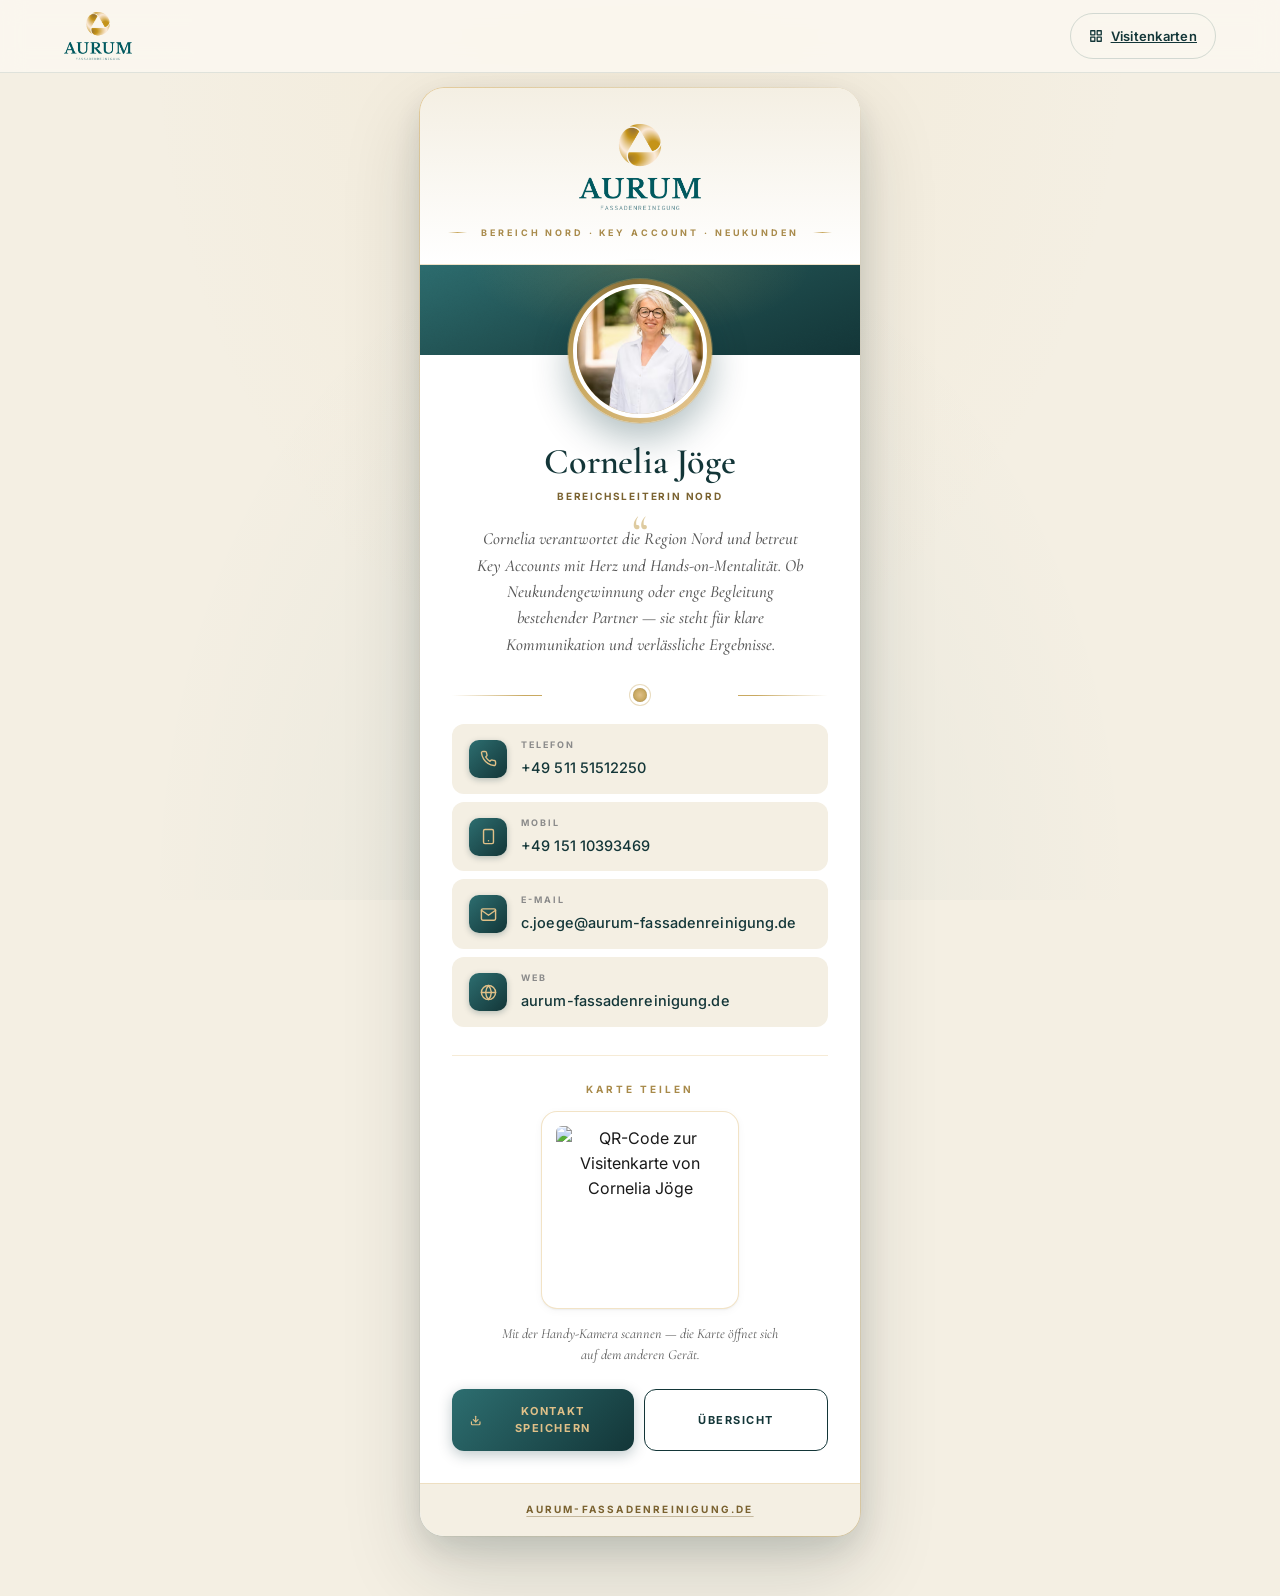
==== commit d05ecc2f: "Premium-Polish + WCAG-Fixes + Modern-CSS für Visitenkarten" ====
--- a/cornelia.html
+++ b/cornelia.html
@@ -12,6 +12,7 @@
   <link rel="stylesheet" href="styles.css">
 </head>
 <body>
+  <a class="skip-link" href="#main">Zum Inhalt springen</a>
   <header class="site-header">
     <div class="site-header__inner">
       <a class="site-header__logo" href="index.html" aria-label="Aurum Visitenkarten — Übersicht">
@@ -25,7 +26,7 @@
       </nav>
     </div>
   </header>
-  <main class="card" aria-label="Digitale Visitenkarte Cornelia Jöge">
+  <main id="main" class="card" aria-label="Digitale Visitenkarte Cornelia Jöge">
     <div class="card__inner">
       <header class="card__header">
         <img src="images/aurum-logo.png" alt="Aurum Fassadenreinigung" class="card__logo">
@@ -35,13 +36,17 @@
       </header>
 
       <div class="card__hero" aria-hidden="true">
-        <div class="card__photo-wrap">
-          <img src="images/cornelia.jpg" alt="Porträt Cornelia Jöge" class="card__photo">
+        <div class="card__photo-wrap" style="view-transition-name: photo-cornelia">
+          <picture>
+            <source type="image/avif" srcset="images/cornelia-400.avif 400w, images/cornelia-600.avif 600w, images/cornelia-900.avif 900w" sizes="144px">
+            <source type="image/webp" srcset="images/cornelia-400.webp 400w, images/cornelia-600.webp 600w, images/cornelia-900.webp 900w" sizes="144px">
+            <img src="images/cornelia.jpg" alt="Porträt von Cornelia Jöge, Bereichsleiterin Nord" class="card__photo" width="900" height="900" fetchpriority="high">
+          </picture>
         </div>
       </div>
 
       <section class="card__body">
-        <h1 class="card__name">Cornelia Jöge</h1>
+        <h1 class="card__name" style="view-transition-name: name-cornelia">Cornelia Jöge</h1>
         <p class="card__role">Bereichsleiterin Nord</p>
 
         <p class="card__bio">
--- a/styles.css
+++ b/styles.css
@@ -8,6 +8,7 @@
   --aurum-gold: #C9A961;             /* Gold — synchron mit Messe-LP */
   --aurum-gold-dark: #A88A4A;
   --aurum-gold-deep: #8B7038;
+  --aurum-gold-text: #7A6230;     /* AA-konform für Text auf Cream/Weiss (5+ : 1) */
   --aurum-cream: #FAF7F0;
   --aurum-cream-warm: #F4EFE3;
   --aurum-cream-dark: #ede8da;
@@ -96,7 +97,8 @@
   display: inline-flex;
   align-items: center;
   gap: 8px;
-  padding: 10px 18px;
+  min-height: 44px;
+  padding: 12px 18px;
   border-radius: 999px;
   font-size: 13px;
   font-weight: 600;
@@ -284,7 +286,7 @@
 
 .card__role {
   font-size: 10px;
-  color: var(--aurum-gold-dark);
+  color: var(--aurum-gold-text);
   font-weight: 700;
   text-transform: uppercase;
   letter-spacing: 3px;
@@ -566,8 +568,10 @@
 }
 
 .card__footer a {
-  color: var(--aurum-gold-dark);
-  text-decoration: none;
+  color: var(--aurum-gold-text);
+  text-decoration: underline;
+  text-decoration-color: rgba(122, 98, 48, 0.40);
+  text-underline-offset: 3px;
 }
 
 .card__footer a:hover { color: var(--aurum-petrol); }
@@ -742,6 +746,55 @@
 .hero h1     { animation: au-fade-up 0.7s cubic-bezier(.22,1,.36,1) 0.75s both; }
 .hero__sub   { animation: au-fade-up 0.6s cubic-bezier(.22,1,.36,1) 0.95s both; }
 
+/* =================================================================
+   Accessibility — sichtbarer Tastatur-Focus + Skip-Link
+   ================================================================= */
+
+:focus { outline: none; }
+
+:focus-visible {
+  outline: 3px solid var(--aurum-gold);
+  outline-offset: 3px;
+  border-radius: inherit;
+}
+
+.btn:focus-visible,
+.social:focus-visible,
+.contact:focus-visible,
+.site-header__link:focus-visible {
+  outline-color: var(--aurum-gold);
+  outline-offset: 4px;
+}
+
+.tile:focus-visible {
+  outline-color: var(--aurum-petrol);
+  outline-offset: 6px;
+}
+
+/* Skip-Link — nur sichtbar bei Tastatur-Fokus */
+.skip-link {
+  position: absolute;
+  top: -100px;
+  left: 50%;
+  transform: translateX(-50%);
+  padding: 12px 24px;
+  background: var(--aurum-petrol-dark);
+  color: var(--aurum-gold-light);
+  text-decoration: none;
+  font-weight: 600;
+  font-size: 14px;
+  letter-spacing: 0.5px;
+  border-radius: 0 0 12px 12px;
+  z-index: 100;
+  transition: top 0.2s cubic-bezier(.22,1,.36,1);
+}
+
+.skip-link:focus {
+  top: 0;
+  outline: 3px solid var(--aurum-gold);
+  outline-offset: 2px;
+}
+
 /* Reduced motion respect */
 @media (prefers-reduced-motion: reduce) {
   *, *::before, *::after {
@@ -751,3 +804,196 @@
   }
   .tile { opacity: 1; transform: none; }
 }
+
+/* =================================================================
+   Modern CSS Upgrades — graceful degradation
+   ================================================================= */
+
+/* --- View Transitions: cross-document navigation animation --- */
+@view-transition { navigation: auto; }
+
+/* Persistente Elemente über Seiten hinweg */
+.site-header { view-transition-name: site-header; }
+.site-header__logo img { view-transition-name: brand-mark; }
+.skip-link { view-transition-name: skip-link; }
+
+/* Standard-Easing für VT-Pseudo-Elements */
+::view-transition-old(root),
+::view-transition-new(root) {
+  animation-duration: 0.45s;
+  animation-timing-function: cubic-bezier(.22,1,.36,1);
+}
+
+::view-transition-old(brand-mark),
+::view-transition-new(brand-mark) {
+  animation-duration: 0.5s;
+  animation-timing-function: cubic-bezier(.22,1,.36,1);
+}
+
+/* Photo-Morph zwischen Tile (Übersicht) und Card (Einzelseite) */
+@supports (view-transition-name: photo) {
+  ::view-transition-group(.photo-vt) {
+    animation-duration: 0.6s;
+    animation-timing-function: cubic-bezier(.34,1.2,.64,1);
+  }
+}
+
+/* --- Scroll-Driven Animations: replace IO-Observer for Tile-Reveals --- */
+@supports (animation-timeline: view()) {
+  .tile {
+    /* CSS macht die Reveal-Animation selbst, kein JS nötig */
+    opacity: 1;
+    transform: none;
+    animation: au-tile-reveal linear both;
+    animation-timeline: view();
+    animation-range: entry 5% cover 25%;
+  }
+  /* JS-Klasse interferiert nicht — gleicher Endzustand */
+  .tile.is-revealed { opacity: 1; transform: none; }
+}
+
+@keyframes au-tile-reveal {
+  from { opacity: 0; transform: translate3d(0, 36px, 0); }
+  to   { opacity: 1; transform: none; }
+}
+
+/* --- color-mix() für sauberere Hover-States --- */
+@supports (background: color-mix(in oklab, white, black)) {
+  .contact:hover {
+    background: color-mix(in oklab, var(--aurum-white) 92%, var(--aurum-gold));
+    border-color: color-mix(in oklab, var(--aurum-gold) 50%, transparent);
+  }
+  .social:hover {
+    background: color-mix(in oklab, var(--aurum-petrol-dark) 90%, var(--aurum-gold-light));
+  }
+  .site-header__link:hover {
+    background: color-mix(in oklab, var(--aurum-petrol) 95%, var(--aurum-gold) 5%);
+  }
+}
+
+/* --- :has() für State-aware Styling --- */
+/* Cards mit LinkedIn-Section bekommen extra Atmung */
+.card__body:has(.card__socials) .card__bio {
+  margin-bottom: 16px;
+}
+
+/* Skip-Link aktiv → kein Header-Scroll-Hint */
+body:has(.skip-link:focus-visible) .site-header {
+  border-bottom-color: var(--aurum-gold);
+}
+
+/* --- @starting-style für sanfte Erst-Erscheinungen --- */
+@supports (transition-behavior: allow-discrete) {
+  .skip-link {
+    transition: top 0.3s cubic-bezier(.22,1,.36,1), background 0.2s;
+  }
+}
+
+/* --- Container Queries für die Karte (statt fixer Breakpoints) --- */
+.card { container: card / inline-size; }
+
+@container card (width < 380px) {
+  .contact__value { font-size: 13px; }
+  .card__name { font-size: 28px; }
+}
+
+/* =================================================================
+   Premium Polish — Editorial / Old-World craftsmanship
+   ================================================================= */
+
+/* 1. Cormorant fein-tunen */
+body {
+  font-feature-settings: "kern" 1, "liga" 1, "calt" 1;
+  text-rendering: optimizeLegibility;
+}
+.card__name {
+  font-feature-settings: "kern" 1, "liga" 1, "dlig" 1, "salt" 1;
+  font-variant-ligatures: discretionary-ligatures contextual;
+  letter-spacing: -0.005em;
+  text-wrap: balance;
+}
+.card__bio {
+  font-feature-settings: "kern" 1, "liga" 1;
+  text-wrap: pretty;
+  hyphens: auto;
+  -webkit-hyphens: auto;
+}
+
+/* 2. Atmospheric Grain auf der Petrol-Hero-Band */
+.card__hero { position: relative; }
+.card__hero::after {
+  content: "";
+  position: absolute;
+  inset: 0;
+  background-image: url("data:image/svg+xml;utf8,<svg viewBox='0 0 200 200' xmlns='http://www.w3.org/2000/svg'><filter id='n'><feTurbulence type='fractalNoise' baseFrequency='0.9' numOctaves='3'/><feColorMatrix values='0 0 0 0 0  0 0 0 0 0  0 0 0 0 0  0 0 0 0.06 0'/></filter><rect width='100%25' height='100%25' filter='url(%23n)'/></svg>");
+  mix-blend-mode: overlay;
+  pointer-events: none;
+  opacity: 0.5;
+}
+
+/* 3. Optisch-skaliertes Letter-Spacing */
+.card__role         { letter-spacing: 0.18em; }
+.card__brandbar-text{ letter-spacing: 0.32em; }
+.contact__label     { letter-spacing: 0.22em; }
+.card__qr-label     { letter-spacing: 0.30em; }
+.btn                { letter-spacing: 0.14em; }
+.card__footer       { letter-spacing: 0.22em; }
+
+/* 4. Aurum-Ornament — Goldpunkt-Siegel zwischen den Linien */
+.card__divider {
+  position: relative;
+  margin: 30px 0 22px;
+  height: 14px;
+}
+.card__divider::before,
+.card__divider::after {
+  content: "";
+  position: absolute;
+  top: 50%;
+  width: calc(50% - 22px);
+  height: 1px;
+  background: linear-gradient(to right, transparent, var(--aurum-gold) 80%);
+  max-width: 90px;
+}
+.card__divider::before { left: 0; }
+.card__divider::after  { right: 0; transform: scaleX(-1); }
+.card__divider-mark {
+  position: absolute;
+  left: 50%;
+  top: 50%;
+  transform: translate(-50%, -50%);
+  width: 14px;
+  height: 14px;
+  background: radial-gradient(circle, var(--aurum-gold-light) 0%, var(--aurum-gold) 55%, var(--aurum-gold-deep) 100%);
+  border-radius: 50%;
+  font-size: 0;
+  box-shadow:
+    0 0 0 3px var(--aurum-white),
+    0 0 0 4px rgba(201, 169, 97, 0.4),
+    0 1px 2px rgba(11, 36, 37, 0.2);
+}
+
+/* 5. Selection + animierter Photo-Ring */
+::selection { background: var(--aurum-gold); color: var(--aurum-petrol-ink); text-shadow: none; }
+::-moz-selection { background: var(--aurum-gold); color: var(--aurum-petrol-ink); }
+
+@property --au-ring-angle {
+  syntax: "<angle>";
+  inherits: false;
+  initial-value: 135deg;
+}
+@supports (background: conic-gradient(from 0deg, red, blue)) {
+  .card__photo-wrap {
+    background: conic-gradient(
+      from var(--au-ring-angle),
+      var(--aurum-gold-light) 0deg,
+      var(--aurum-gold) 110deg,
+      var(--aurum-gold-deep) 220deg,
+      var(--aurum-gold) 320deg,
+      var(--aurum-gold-light) 360deg
+    );
+    transition: --au-ring-angle 1.4s cubic-bezier(.22,1,.36,1),
+                transform 0.45s cubic-bezier(.22,1,.36,1);
+  }
+  .card:hover .card__photo-wrap { --au-ring-angle: 495deg; }
+}
